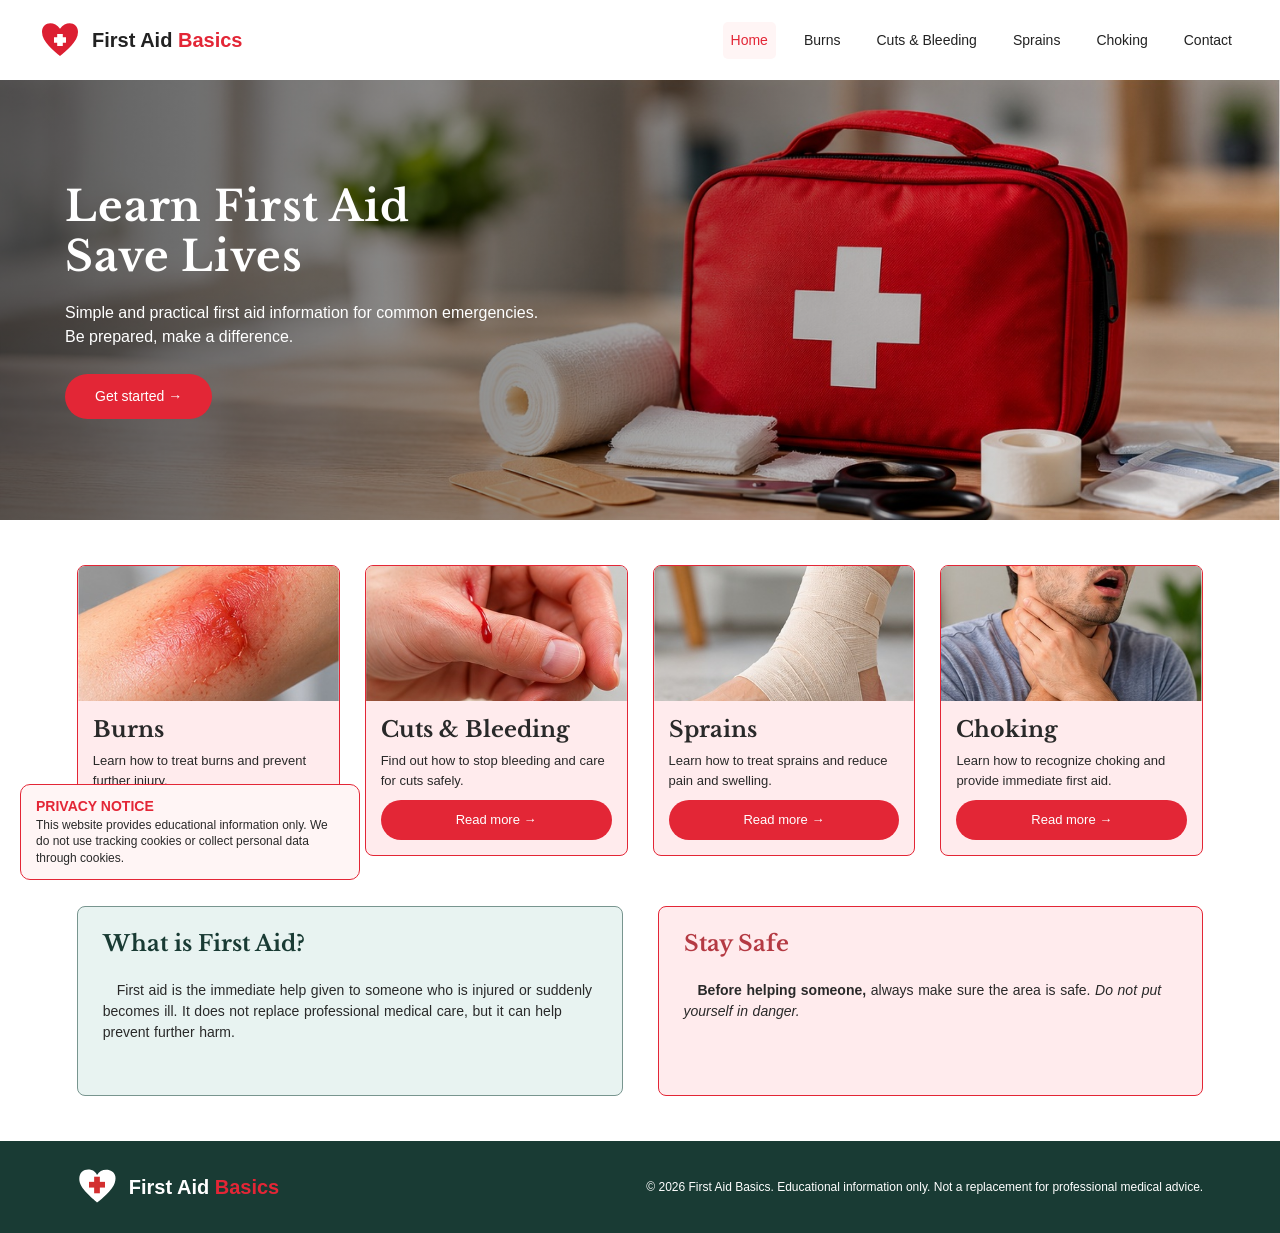
==== index.html @ 97850994 "update First Aid Basics Website" ====
<!DOCTYPE html>
<html lang="en">

<head>
    <meta charset="UTF-8">
    <meta name="viewport" content="width=device-width, initial-scale=1.0">

    <meta name="description"
          content="Learn basic first aid skills and how to respond to common emergencies.">

    <meta name="keywords"
          content="first aid, burns, cuts, sprains, choking">

    <meta name="author" content="Fahd Nasser">

    <title>Home | First Aid Basics</title>

    <link rel="icon" href="img/favicon.svg" type="image/svg+xml">
    <link rel="stylesheet" href="css/style.css" type="text/css">
</head>

<body>

    <!-- Header -->
    <header class="site-header">

        <a href="index.html" class="logo">
            <img src="img/favicon.svg"
                 alt="First Aid Basics logo"
                 title="First Aid Basics">

            <span>First Aid <strong>Basics</strong></span>
        </a>

        <!-- Navigation -->
        <nav class="main-nav" aria-label="Main navigation">
            <a href="index.html" class="active" aria-current="page">Home</a>
            <a href="burns.html">Burns</a>
            <a href="cuts.html">Cuts &amp; Bleeding</a>
            <a href="sprains.html">Sprains</a>
            <a href="choking.html">Choking</a>
            <a href="contact.html">Contact</a>
        </nav>

    </header>

    <!-- Main Content -->
    <main>

        <!-- Hero Section -->
        <section class="hero" aria-labelledby="hero-heading">

            <img src="img/first-aid-kit.jpg"
                 alt="Red first aid kit with medical supplies"
                 title="First aid kit and medical supplies"
                 class="hero-image">

            <section class="hero-content" aria-labelledby="hero-heading">

                <h1 id="hero-heading">
                    Learn First Aid <span>Save Lives</span>
                </h1>

                <p>
                    Simple and practical first aid information for common emergencies.
                    <span>Be prepared, make a difference.</span>
                </p>

                <a href="#topics" class="hero-button">
                    Get started &rarr;
                </a>

            </section>

        </section>

        <!-- First Aid Topics -->
        <section class="topics" id="topics" aria-label="First aid topics">

            <!-- Burns -->
            <article class="topic-card">

                <img src="img/burns.jpg"
                     alt="A minor burn on the skin"
                     title="A minor skin burn">

                <h2>Burns</h2>

                <p>
                    Learn how to treat burns and prevent further injury.
                </p>

                <a href="burns.html" class="read-more">
                    Read more &rarr;
                </a>

            </article>

            <!-- Cuts & Bleeding -->
            <article class="topic-card">

                <img src="img/cuts.jpg"
                     alt="A bleeding cut on a finger"
                     title="A bleeding cut on a finger">

                <h2>Cuts &amp; Bleeding</h2>

                <p>
                    Find out how to stop bleeding and care for cuts safely.
                </p>

                <a href="cuts.html" class="read-more">
                    Read more &rarr;
                </a>

            </article>

            <!-- Sprains -->
            <article class="topic-card">

                <img src="img/sprains.jpg"
                     alt="An ankle wrapped in a bandage"
                     title="An ankle wrapped in a bandage">

                <h2>Sprains</h2>

                <p>
                    Learn how to treat sprains and reduce pain and swelling.
                </p>

                <a href="sprains.html" class="read-more">
                    Read more &rarr;
                </a>

            </article>

            <!-- Choking -->
            <article class="topic-card">

                <img src="img/choking.jpg"
                     alt="A person holding their throat"
                     title="A person showing signs of choking">

                <h2>Choking</h2>

                <p>
                    Learn how to recognize choking and provide immediate first aid.
                </p>

                <a href="choking.html" class="read-more">
                    Read more &rarr;
                </a>

            </article>

        </section>

        <!-- Information Section -->
        <section class="information" aria-label="First aid information">

            <!-- What is First Aid -->
            <article class="info-box first-aid-info">

                <h2>What is First Aid?</h2>

                <p>
                    First aid is the immediate help given to someone who is
                    injured or suddenly becomes ill. It does not replace
                    professional medical care, but it can help prevent further harm.
                </p>

            </article>

            <!-- Stay Safe -->
            <article class="info-box safety-info">

                <h2>Stay Safe</h2>

                <p>
                    <strong>Before helping someone,</strong> always make sure
                    the area is safe.
                    <em>Do not put yourself in danger.</em>
                </p>

            </article>

        </section>

    </main>

    <!-- Footer -->
    <footer class="site-footer">

        <a href="index.html" class="logo">
            <img src="img/footer-logo.svg"
                 alt="First Aid Basics logo"
                 title="First Aid Basics">

            <span>First Aid <strong>Basics</strong></span>
        </a>

        <p>
            &copy; 2026 First Aid Basics.
            Educational information only.
            Not a replacement for professional medical advice.
        </p>

    </footer>

    <!-- Privacy Notice -->
    <aside class="cookie-message" aria-label="Privacy notice">

        <p>
            <strong>Privacy Notice</strong>
            This website provides educational information only.
            We do not use tracking cookies or collect personal
            data through cookies.
        </p>

    

    </aside>

</body>
</html>
---- css/style.css ----
/*General*/

@import url('https://fonts.googleapis.com/css2?family=Libre+Baskerville:wght@400;700&display=swap');

* {
    box-sizing: border-box;
}

html {
    scroll-behavior: smooth;
}

body {
    margin: 0;
    background-color: #FFF5F5;
    color: #292929;
    font-family: Arial, sans-serif;
    line-height: 1.5;
}

h1,
h2,
h3 {
    font-family: "Libre Baskerville", Georgia, serif;
}

/*  Header */

.site-header {
    display: flex;
    justify-content: space-between;
    align-items: center;

    padding: 20px 40px;
    background-color: white;

    position: sticky;
    top: 0;
    z-index: 1000;
}

/* Logo */

.logo {
    display: flex;
    align-items: center;
    gap: 12px;

    text-decoration: none;
    color: #222;
    font-weight: bold;
    font-size: 20px;
}

.logo img {
    width: 40px;
    height: 40px;
}

.logo strong {
    color: #E32636;
}

/* Navigation */

nav {
    display: flex;
    align-items: center;
    gap: 20px;
}

nav a {
    color: #222;
    text-decoration: none;
    font-size: 14px;
    padding: 8px;
}

nav a:hover,
nav a.active {
    color: #E32636;
}

nav a.active {
    background-color: #FFF5F5;
    border-radius: 5px;
}

/* Home Page */

main {
    background-color: white;
}

/* Hero Section*/

.hero {
    position: relative;
    display: flex;
    align-items: center;

    height: 440px;
    padding: 0 65px;
    overflow: hidden;
}
/* Hero Image */

.hero-image {
    position: absolute;
    top: 0;
    left: 0;

    width: 100%;
    height: 100%;
    object-fit: cover;
    display: block;
}
/* Dark Overlay */

.hero::after {
    content: "";
    position: absolute;

    top: 0;
    left: 0;

    width: 100%;
    height: 100%;

    background: linear-gradient(
        to right,
        rgba(0, 0, 0, 0.65),
        rgba(0, 0, 0, 0.05)
    );

    pointer-events: none;
}

/* Hero Content */

.hero-content {
    position: relative;
    z-index: 1;
    color: white;
}

.hero-content h1 {
    font-size: 42px;
    line-height: 1.2;
    margin: 0 0 20px;
}

.hero-content p {
    font-size: 16px;
    margin-bottom: 25px;
}
.hero-content h1 span,
.hero-content p span {
    display: block;
}

/* Hero Button */

.hero-button {
    display: inline-block;

    background-color: #E32636;
    color: white;

    padding: 12px 30px;
    border-radius: 30px;

    text-decoration: none;
    font-size: 14px;

    transition: background-color 0.3s;
}

.hero-button:hover {
    background-color: #B91F2D;
}

/*  Topic Cards*/

.topics {
    display: flex;
    justify-content: space-between;
    gap: 25px;

    padding: 45px 6%;
    scroll-margin-top: 100px;
}

.topic-card {
    flex: 1;
    min-width: 0;

    display: flex;
    flex-direction: column;

    background-color: #FFEBED;

    border-width: 1px;
    border-style: solid;
    border-color: #E32636;
    border-radius: 8px;

    overflow: hidden;
    padding-bottom: 15px;
}

.topic-card img {
    width: 100%;
    height: 135px;

    object-fit: cover;
    display: block;
}

.topic-card h2 {
    font-size: 22px;
    margin: 12px 15px 5px;
}

.topic-card p {
    font-size: 13px;
    margin: 0 15px 10px;
}

/*  Read More Buttons */

.topic-card .read-more {
    display: flex;
    justify-content: center;
    align-items: center;

    width: calc(100% - 30px);
    height: 40px;

    margin: auto 15px 0;
    padding: 10px;

    background-color: #E32636;
    color: white;

    border-radius: 25px;
    text-decoration: none;
    font-size: 13px;

    transition: background-color 0.3s,
}

.topic-card .read-more:hover {
    background-color: #B91F2D;
   
}

.topic-card .read-more:focus-visible {
    outline: 3px solid #193B34;
    outline-offset: 3px;
}

/* Link while being pressed */

nav a:active {
    color: #B91F2D;
}

/* Information Section */

.information {
    display: flex;
    gap: 35px;

    padding: 5px 6% 45px;
}

.info-box {
    flex: 1;

    border-radius: 8px;
    padding: 20px 25px;

    min-height: 190px;
}

.info-box h2 {
    font-size: 22px;
    margin: 0 0 20px;
}

.info-box p {
    font-size: 14px;
}

/* What is First Aid */

.first-aid-info {
    background-color: #E8F3F1;
    border: 1px solid #78958F;
}

.first-aid-info h2 {
    color: #193B34;
}

/* Stay Safe */

.safety-info {
    background-color: #FFEBED;
    border: 1px solid #E32636;
}

.safety-info h2 {
    color: #B43A43;
}

/*  Footer */

.site-footer {
    display: flex;
    justify-content: space-between;
    align-items: center;
    gap: 30px;

    padding: 25px 6%;

    background-color: #193B34;
    color: white;
}

.site-footer .logo {
    color: white;
}

.site-footer p {
    font-size: 12px;
}

/* Cookie Message */

.cookie-message {
    position: fixed;
    bottom: 20px;
    left: 20px;
    z-index: 9999;

    display: flex;
    align-items: center;
    gap: 15px;

    width: 340px;
    padding: 12px 15px;

    background-color: #FFF5F5;
    border: 1px solid #E32636;
    border-radius: 10px;
}

/* Privacy notice heading */
.cookie-message strong {
    display: block;
    color: #E32636;
    font-size: 14px;
    text-transform: uppercase;
}

.cookie-message p {
    margin: 0;
    font-size: 12px;
    line-height: 1.4;
    flex: 1;
}

/* BURNS PAGE */

.burns-page {
    background-color: #ffffff;
}

.burns-container {
    max-width: 1100px;
    margin: 0 auto;
    padding: 0 30px;
}

.burns-two-columns {
    display: flex;
    align-items: center;
    justify-content: space-between;
    gap: 55px;
}

.burns-two-columns > * {
    flex: 1;
    min-width: 0;
}

/* Headings */

.burns-page h1,
.burns-page h2 {
    font-family: "Libre Baskerville", Georgia, serif;
}

/* Images */

.burns-page figure {
    margin: 0;
}

.burns-page figure img {
    display: block;
    width: 100%;
    border-radius: 7px;
    object-fit: cover;
}

.burns-page figcaption {
    margin-top: 6px;
    padding-left: 5px;
    color: #777777;
    font-size: 11px;
    font-style: italic;
}

/*  Hero */

.burns-hero {
    background-color: #FFF5F5;
    padding: 55px 0;
}

.burns-hero h1 {
    font-size: 34px;
    margin-bottom: 45px;
    color: #333333;
}

.burns-hero p {
    max-width: 430px;
    font-size: 16px;
    line-height: 1.7;
    color: #444444;
}

.burns-hero figure img {
    height: 260px;
}

/*  FIRST AID STEPS */

.burns-steps-section {
    padding-top: 35px;
    padding-bottom: 20px;
}

.burns-steps-content h2 {
    font-size: 28px;
    margin-bottom: 25px;
}

.burns-steps-content > p {
    font-size: 14px;
    margin-bottom: 35px;
}

.burns-steps-list {
    list-style: none;
    padding: 0;
    margin: 0;
    counter-reset: burn-step;
}

.burns-steps-list li {
    counter-increment: burn-step;
    position: relative;
    padding-left: 55px;
    margin-bottom: 18px;
    font-size: 14px;
    line-height: 1.5;
}

.burns-steps-list li::before {
    content: counter(burn-step);
    position: absolute;
    top: 0;
    left: 0;
    width: 27px;
    height: 27px;
    background-color: #E32636;
    color: #ffffff;
    border-radius: 50%;
    display: flex;
    align-items: center;
    justify-content: center;
    font-size: 15px;
    font-weight: bold;
}

.burns-water-image img {
    height: 260px;
}

/* What to avoid */

.burns-avoid {
    background-color: #FFF0F1;
    border: 1px solid #E32636;
    border-radius: 8px;
    padding: 25px;
    margin-top: 5px;
    margin-bottom: 30px;
}

.burns-avoid h2 {
    font-size: 26px;
    margin-bottom: 30px;
}

.burns-avoid ul {
    padding-left: 20px;
    font-size: 14px;
    line-height: 1.5;
}

.burns-avoid figure {
    max-width: 310px;
    margin: 0 auto;
}

.burns-avoid figure img {
    height: 175px;
}

/* Emergency help */

.burns-emergency-box {
    background-color: #E8F3F7;
    border: 1px solid #E32636;
    border-radius: 8px;
    padding: 25px;
    margin-bottom: 30px;
}

.burns-emergency-box h2 {
    font-size: 26px;
    color: #333333;
    margin-bottom: 20px;
}

.burns-emergency-box p {
    font-family: "Libre Baskerville", Georgia, serif;
    font-size: 15px;
    line-height: 1.4;
    margin-bottom: 20px;
}

.burns-emergency-button {
    display: inline-block;
    background-color: #E32636;
    color: #ffffff;
    padding: 10px 15px;
    border-radius: 6px;
    font-size: 13px;
    font-weight: bold;
    text-decoration: none;
}

.burns-emergency-button:hover {
    background-color: #B91F2D;
}

/*  CUTS & BLEEDING  */

.cuts-page {
    background-color: #ffffff;
}

.cuts-container {
    max-width: 1100px;
    margin: 0 auto;
    padding: 0 30px;
}

/* hero section */

.cuts-intro {
    background-color: #FFF5F5;
    padding: 45px 0 35px;
}

.cuts-hero {
    position: relative;
    display: flex;
    align-items: center;
    overflow: hidden;
    min-height: 240px;
    border-radius: 10px;
    background-color: #FCE5E7;
}

.cuts-hero-text {
    position: relative;
    z-index: 2;
    width: 48%;
    padding: 35px 15px;
}

.cuts-hero h1 {
    font-family: "Libre Baskerville", Georgia, serif;
    font-size: 34px;
    font-weight: normal;
    color: #333333;
    margin: 0 0 25px;
}

.cuts-hero p {
    max-width: 420px;
    font-family: "Libre Baskerville", Georgia, serif;
    font-size: 14px;
    line-height: 1.4;
    color: #222222;
    margin: 0;
}

.cuts-hero-image {
    position: absolute;
    right: 0;
    top: 0;
    width: 55%;
    height: 100%;
    object-fit: cover;
    object-position: center;
}

/* Information Cards */

.cuts-content {
    padding-top: 25px;
    padding-bottom: 110px;
}

.cuts-card {
    display: flex;
    align-items: center;
    gap: 22px;
    min-height: 170px;
    margin-bottom: 20px;
    padding: 18px;
    background-color: #ffffff;
    border: 1px solid #F1D5D8;
    border-radius: 10px;
}

.cuts-card > img {
    display: block;
    width: 30%;
    height: 135px;
    object-fit: cover;
    border-radius: 7px;
    flex-shrink: 0;
}

.cuts-card-text {
    flex: 1;
}

.cuts-card-text h2 {
    font-family: "Libre Baskerville", Georgia, serif;
    font-size: 23px;
    color: #333333;
    margin: 0 0 15px;
}

.cuts-card-text ul {
    margin: 0;
    padding-left: 22px;
    color: #555555;
    font-size: 15px;
    line-height: 1.45;
}

/* SPRAINS PAGE */

.sprains-page {
    background-color: #ffffff;
}

.sprains-container {
    max-width: 1100px;
    margin: 0 auto;
    padding: 0 30px;
}

/* hero */

.sprains-intro {
    background-color: #FFF5F5;
    padding: 35px 0;
}

.sprains-intro-content {
    display: flex;
    align-items: center;
    justify-content: space-between;
    gap: 55px;
}

.sprains-intro-text {
    flex: 1;
}

.sprains-intro-text h1 {
    font-family: "Libre Baskerville", Georgia, serif;
    font-size: 34px;
    margin: 0 0 20px;
    color: #222222;
}

.sprains-intro-text p {
    max-width: 440px;
    font-size: 15px;
    line-height: 1.65;
    color: #333333;
}

.sprains-intro-image {
    flex: 1;
    margin: 0;
}

.sprains-intro-image img {
    display: block;
    width: 100%;
    height: 215px;
    object-fit: cover;
    border-radius: 7px;
}

.sprains-page figcaption {
    margin-top: 5px;
    color: #777777;
    font-size: 10px;
    font-style: italic;
}

/* Information Cards */

.sprains-content {
    padding-top: 20px;
    padding-bottom: 20px;
}

.sprains-card {
    display: flex;
    align-items: center;
    gap: 25px;
    padding: 25px 18px;
    margin-bottom: 20px;
    min-height: 220px;
    background-color: #ffffff;
    border: 1px solid #9AAEAA;
    border-radius: 8px;
}

.sprains-card-pink {
    background-color: #FFF0F1;
    border-color: #E32636;
}

.sprains-card figure {
    width: 35%;
    flex-shrink: 0;
    margin: 0;
}

.sprains-card figure img {
    display: block;
    width: 100%;
    height: 190px;
    object-fit: cover;
    border-radius: 7px;
}

.sprains-card-text {
    flex: 1;
}

.sprains-card-text h2 {
    font-family: "Libre Baskerville", Georgia, serif;
    font-size: 23px;
    margin: 0 0 20px;
    color: #222222;
}

.sprains-card-text p {
    font-size: 14px;
    line-height: 1.5;
    margin: 0 0 15px;
}

.sprains-card-text ul {
    margin: 0;
    padding-left: 20px;
    font-size: 14px;
    line-height: 1.5;
}

.sprains-card-text .sprains-rice {
    margin-top: 15px;
    line-height: 1.7;
}

/* CHOKING PAGE */

.choking-page {
    background-color: #ffffff;
}

.choking-container {
    max-width: 1100px;
    margin: 0 auto;
    padding: 0 30px;
}

/* hero */

.choking-intro {
    background-color: #FFF5F5;
    padding: 45px 0;
}

.choking-intro-content {
    display: flex;
    align-items: center;
    justify-content: space-between;
    gap: 55px;
}

.choking-intro-text {
    flex: 1;
}

.choking-intro-text h1 {
    font-family: "Libre Baskerville", Georgia, serif;
    font-size: 34px;
    margin: 0 0 40px;
    color: #333333;
}

.choking-intro-text p {
    max-width: 430px;
    font-size: 15px;
    line-height: 1.65;
    color: #444444;
}

.choking-intro-image {
    flex: 1;
    margin: 0;
}

.choking-intro-image img {
    display: block;
    width: 100%;
    height: 220px;
    object-fit: cover;
    border-radius: 7px;
}

.choking-page figcaption {
    margin-top: 5px;
    font-size: 10px;
    font-style: italic;
    color: #777777;
}

/* Information Cards */

.choking-content {
    padding-top: 20px;
    padding-bottom: 20px;
}

.choking-card {
    display: flex;
    align-items: center;
    gap: 25px;
    padding: 22px 18px;
    margin-bottom: 20px;
    background-color: #ffffff;
    border: 1px solid #E32636;
    border-radius: 8px;
}

.choking-card-pink {
    background-color: #FFF0F1;
}

.choking-card-image {
    width: 35%;
    flex-shrink: 0;
    margin: 0;
}

.choking-card-image img {
    display: block;
    width: 100%;
    height: 200px;
    object-fit: cover;
    border-radius: 7px;
}

.choking-card-text {
    flex: 1;
    min-width: 0;
}

.choking-card-text h2 {
    font-family: "Libre Baskerville", Georgia, serif;
    font-size: 23px;
    color: #333333;
    margin: 0 0 18px;
}

.choking-card-text p {
    font-size: 14px;
    line-height: 1.5;
    margin: 0 0 15px;
}

.choking-card-text ul,
.choking-card-text ol {
    padding-left: 20px;
    margin: 0;
    font-size: 14px;
    line-height: 1.6;
}

.choking-card-text li {
    margin-bottom: 5px;
}

.choking-card-reverse {
    flex-direction: row;
}

/*  CONTACT PAGE */

.contact-page {
    background-color: #ffffff;
}

.contact-container {
    max-width: 1100px;
    margin: 0 auto;
    padding: 0 30px;
}

/* Introduction */

.contact-intro {
    background-color: #FFF5F5;
    padding: 35px 0;
}

.contact-intro-content {
    display: flex;
    align-items: center;
    justify-content: space-between;
    gap: 55px;
}

.contact-intro-text {
    flex: 1;
}

.contact-intro-text h1 {
    font-family: "Libre Baskerville", Georgia, serif;
    font-size: 34px;
    margin: 0 0 30px;
    color: #222222;
}

.contact-intro-text p {
    max-width: 420px;
    font-size: 15px;
    line-height: 1.6;
    color: #444444;
}

.contact-intro-image {
    flex: 1;
    margin: 0;
}

.contact-intro-image img {
    display: block;
    width: 100%;
    height: 220px;
    object-fit: cover;
    border-radius: 7px;
}

.contact-intro-image figcaption {
    margin-top: 5px;
    font-size: 10px;
    font-style: italic;
    color: #777777;
}

/* Contact Form and Emergency Box */

.contact-content {
    display: flex;
    align-items: stretch;
    gap: 20px;
    padding-top: 30px;
    padding-bottom: 55px;
}

.contact-form-box {
    flex: 2;
    min-width: 0;
    padding: 25px;
    background-color: #ffffff;
    border: 1px solid #F1D5D8;
    border-radius: 8px;
}

.contact-form-box h2,
.contact-emergency h2 {
    font-family: "Libre Baskerville", Georgia, serif;
    font-size: 24px;
    margin: 0 0 25px;
    color: #333333;
}

/* Form Fields */

.contact-form-box form {
    display: flex;
    flex-direction: column;
}

.contact-form-box label {
    display: block;
    margin-bottom: 8px;
    font-size: 13px;
    font-weight: bold;
}

.contact-form-box label span {
    color: #E32636;
}

.contact-form-box input,
.contact-form-box select,
.contact-form-box textarea {
    width: 100%;
    padding: 12px;
    margin-bottom: 20px;
    border: 1px solid #dddddd;
    border-radius: 5px;
    background-color: #ffffff;
    color: #333333;
    font-family: Arial, Helvetica, sans-serif;
    font-size: 13px;
}

.contact-form-box textarea {
    resize: vertical;
    min-height: 115px;
}

.contact-form-box input:focus,
.contact-form-box select:focus,
.contact-form-box textarea:focus {
    outline: 1px solid #E32636;
    border-color: #E32636;
}

.contact-submit {
    align-self: flex-start;
    background-color: #E32636;
    color: #ffffff;
    border: none;
    border-radius: 5px;
    padding: 12px 20px;
    font-size: 13px;
    font-weight: bold;
    cursor: pointer;
}

.contact-submit:hover {
    background-color: #B91F2D;
}
/* Contact form fieldset */

.contact-form-box fieldset {
    min-width: 0;
    margin: 0;
    padding: 0;
    border: none;
}

.contact-form-box legend {
    margin-bottom: 20px;
    font-size: 16px;
    font-weight: bold;
}

/* Submit input */
.contact-form-box input.contact-submit {
    width: auto;
    margin-bottom: 0;
    padding: 12px 20px;
    border: none;
    background-color: #E32636;
    color: #ffffff;
    font-weight: bold;
    cursor: pointer;
}

.contact-form-box input.contact-submit:hover {
    background-color: #B91F2D;
}

/* Emergency Information */

.contact-emergency {
    flex: 1;
    min-width: 0;
    padding: 22px;
    background-color: #E8F3F7;
    border: 1px solid #D2E3E9;
    border-radius: 8px;
}

.contact-emergency h2 {
    margin-bottom: 15px;
}

.contact-emergency > p {
    font-size: 13px;
    line-height: 1.6;
    margin-bottom: 25px;
}

.contact-112 {
    display: block;
    width: 100%;
    background-color: #E32636;
    color: white;
    font-size: 20px;
    font-weight: bold;
    padding: 12px 15px;
    border-radius: 8px;
    text-align: center;
    text-decoration: none;
    white-space: nowrap;
}

.contact-service {
    display: flex;
    align-items: flex-start;
    gap: 12px;
    margin-bottom: 22px;
}

.contact-service-icon {
    font-size: 28px;
    line-height: 1;
}

.contact-service h3 {
    margin: 0 0 5px;
    font-size: 14px;
}

.contact-service p {
    margin: 0;
    font-size: 12px;
    line-height: 1.5;
}

/* Important Notice */

.contact-notice {
    background-color: #FFF0F1;
    padding: 18px;
    margin-top: 25px;
    border-radius: 5px;
}

.contact-notice h3 {
    font-family: "Libre Baskerville", Georgia, serif;
    font-size: 16px;
    margin: 0 0 12px;
}

.contact-notice p {
    font-family: "Libre Baskerville", Georgia, serif;
    font-size: 13px;
    line-height: 1.5;
    margin: 0;
}

.contact-notice strong {
    color: #E32636;
}

/* Text spacing */
.hero-content h1 {
    letter-spacing: 0.02em;
}

.info-box p {
    text-indent: 1em;
    word-spacing: 0.05em;
}




img {
    max-width: 100%;
}

/* responsive  */

@media (max-width: 992px) {

    /* Header */

    .site-header {
        padding: 15px 20px;
        gap: 15px;
    }

    nav {
        gap: 8px;
        flex-wrap: wrap;
    }

    nav a {
        font-size: 12px;
    }

    /* Home */

    .topics {
        flex-wrap: wrap;
        gap: 20px;
    }

    .topic-card {
        flex: 0 0 calc(50% - 10px);
    }

    /* Shared Page Containers */

    .burns-container,
    .cuts-container,
    .sprains-container,
    .choking-container,
    .contact-container {
        padding-left: 20px;
        padding-right: 20px;
    }

    /* Footer */

    .site-footer {
        padding: 20px;
    }

}

/* MOBILE */

@media (max-width: 768px) {

    /*header */

    .site-header {
        flex-direction: column;
        gap: 10px;
        padding: 15px;
    }

    nav {
        justify-content: center;
        flex-wrap: wrap;
        gap: 5px;
    }

    nav a {
        font-size: 12px;
        padding: 5px;
    }

    /* HOME*/

    .hero {
        height: 350px;
        padding: 0 20px;
    }

    .hero-content {
        width: 100%;
    }

    .hero-content h1 {
        font-size: 30px;
    }

    .hero-content p {
        font-size: 14px;
    }

    .topics {
        flex-direction: column;
        padding: 25px 15px;
    }

    .topic-card {
        flex: none;
        width: 100%;
    }

    .topic-card img {
        height: 190px;
    }

    .information {
        flex-direction: column;
        gap: 15px;
        padding: 0 15px 30px;
    }

    .info-box {
        flex: none;
        min-height: auto;
    }

    /*  BURNS */

    .burns-two-columns {
        flex-direction: column;
        align-items: stretch;
        gap: 20px;
    }

    .burns-two-columns > * {
        flex: none;
        width: 100%;
        min-width: 0;
    }

    .burns-hero {
        padding: 30px 0;
    }

    .burns-hero h1 {
        font-size: 28px;
        margin-bottom: 20px;
    }

    .burns-hero figure img {
        height: 220px;
    }

    .burns-steps-content {
        width: 100%;
    }

    .burns-steps-content h2 {
        font-size: 24px;
    }

    .burns-steps-list li {
        font-size: 14px;
        padding-left: 40px;
    }

    .burns-water-image {
        width: 100%;
    }

    .burns-water-image img {
        width: 100%;
        height: 220px;
    }

    .burns-avoid {
        padding: 20px;
    }

    .burns-avoid figure {
        max-width: 100%;
    }

    .burns-emergency-box {
        padding: 20px;
    }

    /* cuts and bleeding*/

    .cuts-hero {
        flex-direction: column;
    }

    .cuts-hero-text {
        width: 100%;
        padding: 25px 20px;
    }

    .cuts-hero h1 {
        font-size: 28px;
    }

    .cuts-hero-image {
        position: static;
        width: 100%;
        height: 200px;
    }

    .cuts-content {
        padding-bottom: 40px;
    }

    .cuts-card {
        flex-direction: column;
        align-items: stretch;
        gap: 15px;
    }

    .cuts-card > img {
        width: 100%;
        height: 190px;
    }

    .cuts-card-text {
        flex: none;
        width: 100%;
    }

    .cuts-card-text h2 {
        font-size: 22px;
    }

    .cuts-card-text ul {
        font-size: 14px;
    }

    /* sprains */

    .sprains-intro-content {
        flex-direction: column;
        align-items: stretch;
        gap: 20px;
    }

    .sprains-intro-text,
    .sprains-intro-image {
        flex: none;
        width: 100%;
    }

    .sprains-intro-text h1 {
        font-size: 28px;
    }

    .sprains-intro-image img {
        height: 220px;
    }

    .sprains-card {
        flex-direction: column;
        align-items: stretch;
        gap: 15px;
    }

    .sprains-card figure {
        width: 100%;
    }

    .sprains-card figure img {
        height: 200px;
    }

    .sprains-card-text {
        flex: none;
        width: 100%;
    }

    .sprains-card-text h2 {
        font-size: 22px;
    }

    /* choking */

    .choking-intro-content {
        flex-direction: column;
        align-items: stretch;
        gap: 20px;
    }

    .choking-intro-text,
    .choking-intro-image {
        flex: none;
        width: 100%;
    }

    .choking-intro-text h1 {
        font-size: 28px;
        margin-bottom: 20px;
    }

    .choking-intro-image img {
        height: 220px;
    }

    .choking-card,
    .choking-card-reverse {
        flex-direction: column;
        align-items: stretch;
        gap: 15px;
    }

    .choking-card-image {
        width: 100%;
    }

    .choking-card-image img {
        height: 200px;
    }

    .choking-card-text {
        flex: none;
        width: 100%;
    }

    .choking-card-text h2 {
        font-size: 22px;
    }

    /* contact */

    .contact-intro-content {
        flex-direction: column;
        align-items: stretch;
        gap: 20px;
    }

    .contact-intro-text,
    .contact-intro-image {
        flex: none;
        width: 100%;
    }

    .contact-intro-text h1 {
        font-size: 28px;
    }

    .contact-intro-image img {
        height: 220px;
    }

    .contact-content {
        flex-direction: column;
        gap: 20px;
    }

    .contact-form-box,
    .contact-emergency {
        flex: none;
        width: 100%;
    }

    .contact-112 {
        display: block;
        width: 100%;
        padding: 12px 15px;
        text-align: center;
    }

    /* footer*/

    .site-footer {
        flex-direction: column;
        text-align: center;
        gap: 15px;
    }

    /* privacy notice */

    .cookie-message {
        width: calc(100% - 30px);
        left: 15px;
        bottom: 15px;
    }

}

/* MOBILE */

@media (max-width: 480px) {

    .logo {
        font-size: 17px;
    }

    .logo img {
        width: 35px;
        height: 35px;
    }

    nav a {
        font-size: 11px;
        padding: 4px;
    }

    .hero {
        height: 320px;
    }

    .hero-content h1 {
        font-size: 27px;
    }

    .burns-container,
    .cuts-container,
    .sprains-container,
    .choking-container,
    .contact-container {
        padding-left: 15px;
        padding-right: 15px;
    }

    .burns-page h2,
    .cuts-card-text h2,
    .sprains-card-text h2,
    .choking-card-text h2 {
        font-size: 21px;
    }

    .contact-form-box,
    .contact-emergency {
        padding: 15px;
    }

}
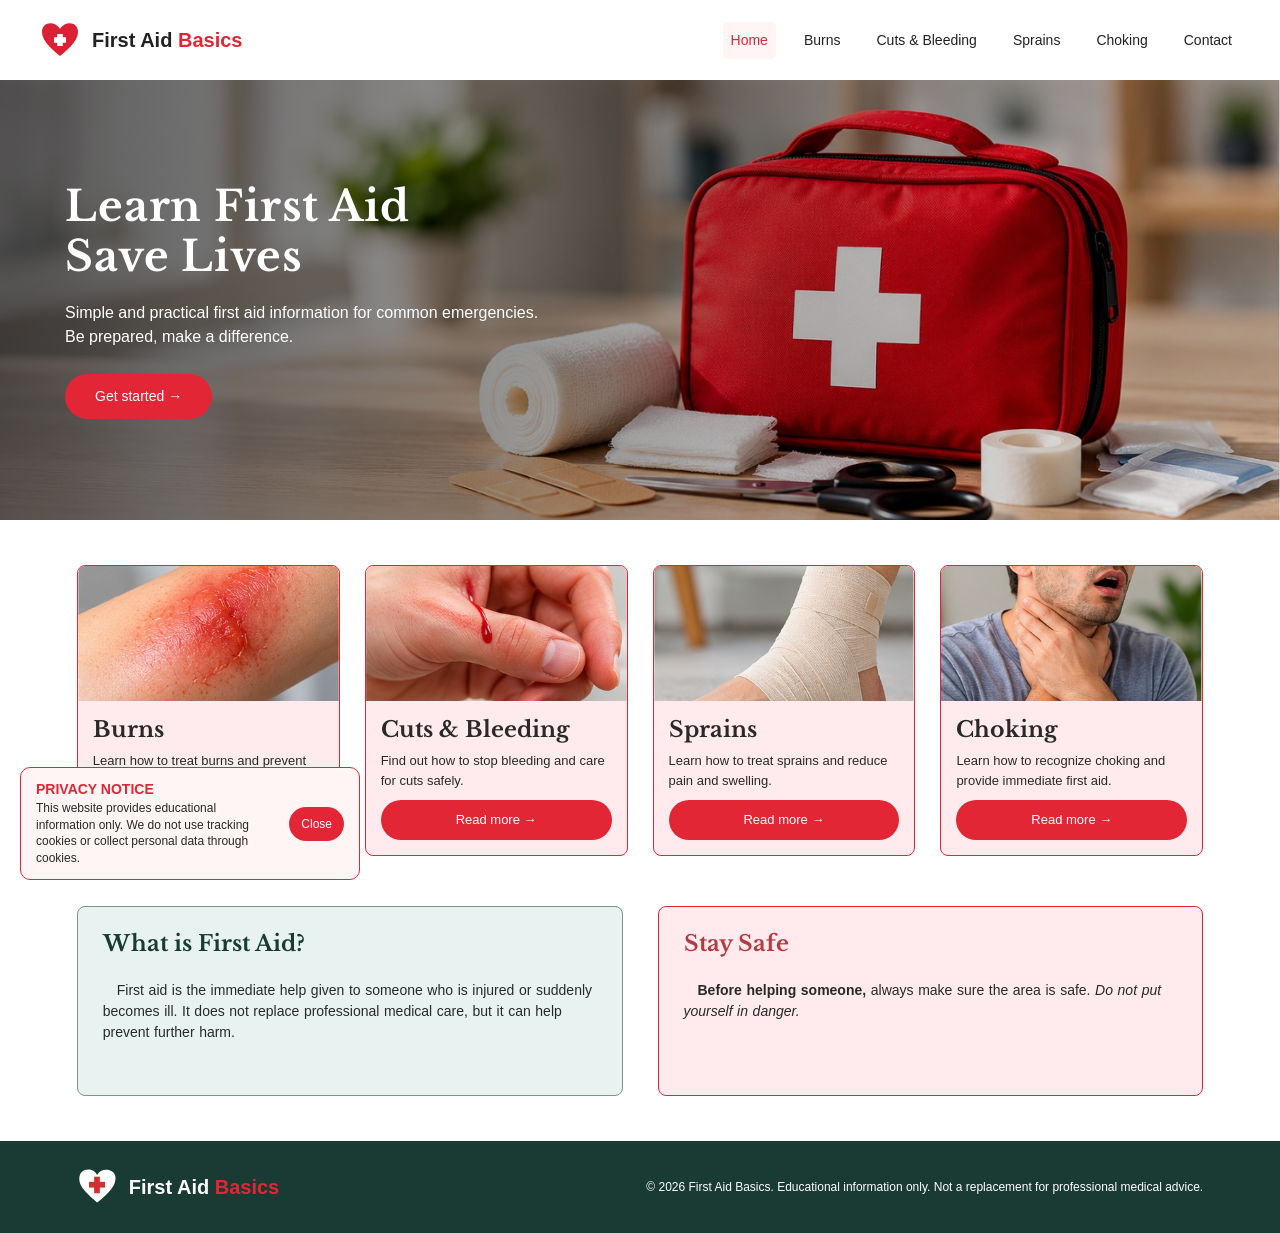
==== commit 401d0899: "update" ====
--- a/index.html
+++ b/index.html
@@ -2,224 +2,229 @@
 <html lang="en">
 
 <head>
-    <meta charset="UTF-8">
-    <meta name="viewport" content="width=device-width, initial-scale=1.0">
-
-    <meta name="description"
-          content="Learn basic first aid skills and how to respond to common emergencies.">
-
-    <meta name="keywords"
-          content="first aid, burns, cuts, sprains, choking">
-
-    <meta name="author" content="Fahd Nasser">
-
-    <title>Home | First Aid Basics</title>
-
-    <link rel="icon" href="img/favicon.svg" type="image/svg+xml">
-    <link rel="stylesheet" href="css/style.css" type="text/css">
+	<meta charset="UTF-8">
+	<meta name="viewport" content="width=device-width, initial-scale=1.0">
+
+	<meta name="description"
+		  content="Learn basic first aid skills and how to respond to common emergencies.">
+
+	<meta name="keywords"
+		  content="first aid, burns, cuts, sprains, choking">
+
+	<meta name="author" content="Fahd Nasser">
+
+	<title>Home | First Aid Basics</title>
+
+	<link rel="icon" href="img/favicon.svg" type="image/svg+xml">
+	<link rel="stylesheet" href="css/style.css" type="text/css">
 </head>
 
 <body>
 
-    <!-- Header -->
-    <header class="site-header">
-
-        <a href="index.html" class="logo">
-            <img src="img/favicon.svg"
-                 alt="First Aid Basics logo"
-                 title="First Aid Basics">
-
-            <span>First Aid <strong>Basics</strong></span>
-        </a>
-
-        <!-- Navigation -->
-        <nav class="main-nav" aria-label="Main navigation">
-            <a href="index.html" class="active" aria-current="page">Home</a>
-            <a href="burns.html">Burns</a>
-            <a href="cuts.html">Cuts &amp; Bleeding</a>
-            <a href="sprains.html">Sprains</a>
-            <a href="choking.html">Choking</a>
-            <a href="contact.html">Contact</a>
-        </nav>
-
-    </header>
-
-    <!-- Main Content -->
-    <main>
-
-        <!-- Hero Section -->
-        <section class="hero" aria-labelledby="hero-heading">
-
-            <img src="img/first-aid-kit.jpg"
-                 alt="Red first aid kit with medical supplies"
-                 title="First aid kit and medical supplies"
-                 class="hero-image">
-
-            <section class="hero-content" aria-labelledby="hero-heading">
-
-                <h1 id="hero-heading">
-                    Learn First Aid <span>Save Lives</span>
-                </h1>
-
-                <p>
-                    Simple and practical first aid information for common emergencies.
-                    <span>Be prepared, make a difference.</span>
-                </p>
-
-                <a href="#topics" class="hero-button">
-                    Get started &rarr;
-                </a>
-
-            </section>
-
-        </section>
-
-        <!-- First Aid Topics -->
-        <section class="topics" id="topics" aria-label="First aid topics">
-
-            <!-- Burns -->
-            <article class="topic-card">
-
-                <img src="img/burns.jpg"
-                     alt="A minor burn on the skin"
-                     title="A minor skin burn">
-
-                <h2>Burns</h2>
-
-                <p>
-                    Learn how to treat burns and prevent further injury.
-                </p>
-
-                <a href="burns.html" class="read-more">
-                    Read more &rarr;
-                </a>
-
-            </article>
-
-            <!-- Cuts & Bleeding -->
-            <article class="topic-card">
-
-                <img src="img/cuts.jpg"
-                     alt="A bleeding cut on a finger"
-                     title="A bleeding cut on a finger">
-
-                <h2>Cuts &amp; Bleeding</h2>
-
-                <p>
-                    Find out how to stop bleeding and care for cuts safely.
-                </p>
-
-                <a href="cuts.html" class="read-more">
-                    Read more &rarr;
-                </a>
-
-            </article>
-
-            <!-- Sprains -->
-            <article class="topic-card">
-
-                <img src="img/sprains.jpg"
-                     alt="An ankle wrapped in a bandage"
-                     title="An ankle wrapped in a bandage">
-
-                <h2>Sprains</h2>
-
-                <p>
-                    Learn how to treat sprains and reduce pain and swelling.
-                </p>
-
-                <a href="sprains.html" class="read-more">
-                    Read more &rarr;
-                </a>
-
-            </article>
-
-            <!-- Choking -->
-            <article class="topic-card">
-
-                <img src="img/choking.jpg"
-                     alt="A person holding their throat"
-                     title="A person showing signs of choking">
-
-                <h2>Choking</h2>
-
-                <p>
-                    Learn how to recognize choking and provide immediate first aid.
-                </p>
-
-                <a href="choking.html" class="read-more">
-                    Read more &rarr;
-                </a>
-
-            </article>
-
-        </section>
-
-        <!-- Information Section -->
-        <section class="information" aria-label="First aid information">
-
-            <!-- What is First Aid -->
-            <article class="info-box first-aid-info">
-
-                <h2>What is First Aid?</h2>
-
-                <p>
-                    First aid is the immediate help given to someone who is
-                    injured or suddenly becomes ill. It does not replace
-                    professional medical care, but it can help prevent further harm.
-                </p>
-
-            </article>
-
-            <!-- Stay Safe -->
-            <article class="info-box safety-info">
-
-                <h2>Stay Safe</h2>
-
-                <p>
-                    <strong>Before helping someone,</strong> always make sure
-                    the area is safe.
-                    <em>Do not put yourself in danger.</em>
-                </p>
-
-            </article>
-
-        </section>
-
-    </main>
-
-    <!-- Footer -->
-    <footer class="site-footer">
-
-        <a href="index.html" class="logo">
-            <img src="img/footer-logo.svg"
-                 alt="First Aid Basics logo"
-                 title="First Aid Basics">
-
-            <span>First Aid <strong>Basics</strong></span>
-        </a>
-
-        <p>
-            &copy; 2026 First Aid Basics.
-            Educational information only.
-            Not a replacement for professional medical advice.
-        </p>
-
-    </footer>
-
-    <!-- Privacy Notice -->
-    <aside class="cookie-message" aria-label="Privacy notice">
-
-        <p>
-            <strong>Privacy Notice</strong>
-            This website provides educational information only.
-            We do not use tracking cookies or collect personal
-            data through cookies.
-        </p>
-
-    
-
-    </aside>
+	<!-- Header -->
+	<header class="site-header">
+
+		<a href="index.html" class="logo">
+			<img src="img/favicon.svg"
+				 alt="First Aid Basics logo"
+				 title="First Aid Basics">
+
+			<span>First Aid <strong>Basics</strong></span>
+		</a>
+
+		<!-- Navigation -->
+		<nav class="main-nav" aria-label="Main navigation">
+			<a href="index.html" class="active" aria-current="page">Home</a>
+			<a href="burns.html">Burns</a>
+			<a href="cuts.html">Cuts &amp; Bleeding</a>
+			<a href="sprains.html">Sprains</a>
+			<a href="choking.html">Choking</a>
+			<a href="contact.html">Contact</a>
+		</nav>
+
+	</header>
+
+	<!-- Main Content -->
+	<main>
+
+		<!-- Hero Section -->
+		<section class="hero" aria-labelledby="hero-heading">
+
+			<img src="img/first-aid-kit.jpg"
+				 alt="Red first aid kit with medical supplies"
+				 title="First aid kit and medical supplies"
+				 class="hero-image">
+
+			<section class="hero-content" aria-labelledby="hero-heading">
+
+				<h1 id="hero-heading">
+					Learn First Aid <span>Save Lives</span>
+				</h1>
+
+				<p>
+					Simple and practical first aid information for common emergencies.
+					<span>Be prepared, make a difference.</span>
+				</p>
+
+				<a href="#topics" class="hero-button">
+					Get started &rarr;
+				</a>
+
+			</section>
+
+		</section>
+
+		<!-- First Aid Topics -->
+		<section class="topics" id="topics" aria-label="First aid topics">
+
+			<!-- Burns -->
+			<article class="topic-card">
+
+				<img src="img/burns.jpg"
+					 alt="A minor burn on the skin"
+					 title="A minor skin burn">
+
+				<h2>Burns</h2>
+
+				<p>
+					Learn how to treat burns and prevent further injury.
+				</p>
+
+				<a href="burns.html" class="read-more">
+					Read more &rarr;
+				</a>
+
+			</article>
+
+			<!-- Cuts & Bleeding -->
+			<article class="topic-card">
+
+				<img src="img/cuts.jpg"
+					 alt="A bleeding cut on a finger"
+					 title="A bleeding cut on a finger">
+
+				<h2>Cuts &amp; Bleeding</h2>
+
+				<p>
+					Find out how to stop bleeding and care for cuts safely.
+				</p>
+
+				<a href="cuts.html" class="read-more">
+					Read more &rarr;
+				</a>
+
+			</article>
+
+			<!-- Sprains -->
+			<article class="topic-card">
+
+				<img src="img/sprains.jpg"
+					 alt="An ankle wrapped in a bandage"
+					 title="An ankle wrapped in a bandage">
+
+				<h2>Sprains</h2>
+
+				<p>
+					Learn how to treat sprains and reduce pain and swelling.
+				</p>
+
+				<a href="sprains.html" class="read-more">
+					Read more &rarr;
+				</a>
+
+			</article>
+
+			<!-- Choking -->
+			<article class="topic-card">
+
+				<img src="img/choking.jpg"
+					 alt="A person holding their throat"
+					 title="A person showing signs of choking">
+
+				<h2>Choking</h2>
+
+				<p>
+					Learn how to recognize choking and provide immediate first aid.
+				</p>
+
+				<a href="choking.html" class="read-more">
+					Read more &rarr;
+				</a>
+
+			</article>
+
+		</section>
+
+		<!-- Information Section -->
+		<section class="information" aria-label="First aid information">
+
+			<!-- What is First Aid -->
+			<article class="info-box first-aid-info">
+
+				<h2>What is First Aid?</h2>
+
+				<p>
+					First aid is the immediate help given to someone who is
+					injured or suddenly becomes ill. It does not replace
+					professional medical care, but it can help prevent further harm.
+				</p>
+
+			</article>
+
+			<!-- Stay Safe -->
+			<article class="info-box safety-info">
+
+				<h2>Stay Safe</h2>
+
+				<p>
+					<strong>Before helping someone,</strong> always make sure
+					the area is safe.
+					<em>Do not put yourself in danger.</em>
+				</p>
+
+			</article>
+
+		</section>
+
+	</main>
+
+	<!-- Footer -->
+	<footer class="site-footer">
+
+		<a href="index.html" class="logo">
+			<img src="img/footer-logo.svg"
+				 alt="First Aid Basics logo"
+				 title="First Aid Basics">
+
+			<span>First Aid <strong>Basics</strong></span>
+		</a>
+
+		<p>
+			&copy; 2026 First Aid Basics.
+			Educational information only.
+			Not a replacement for professional medical advice.
+		</p>
+
+	</footer>
+
+	<!-- Privacy Notice -->
+	<input type="checkbox"
+       id="privacy-dismiss"
+       class="privacy-toggle"
+       aria-label="Close privacy notice">
+
+<aside class="cookie-message" aria-label="Privacy notice">
+    <p>
+        <strong>Privacy Notice</strong>
+        This website provides educational information only.
+        We do not use tracking cookies or collect personal
+        data through cookies.
+    </p>
+
+    <label for="privacy-dismiss" class="privacy-close">
+        Close
+    </label>
+</aside>
 
 </body>
 </html>
--- a/css/style.css
+++ b/css/style.css
@@ -370,6 +370,37 @@
     font-size: 12px;
     line-height: 1.4;
     flex: 1;
+}
+/* Privacy notice close control */
+.privacy-toggle {
+    position: fixed;
+    top: 0;
+    left: 0;
+    width: 1px;
+    height: 1px;
+    opacity: 0;
+}
+
+.privacy-close {
+    background-color: #E32636;
+    color: white;
+    padding: 8px 12px;
+    border-radius: 20px;
+    font-size: 12px;
+    cursor: pointer;
+}
+
+.privacy-close:hover {
+    background-color: #B91F2D;
+}
+
+.privacy-toggle:focus-visible + .cookie-message .privacy-close {
+    outline: 2px solid #193B34;
+    outline-offset: 3px;
+}
+
+.privacy-toggle:checked + .cookie-message {
+    display: none;
 }
 
 /* BURNS PAGE */
